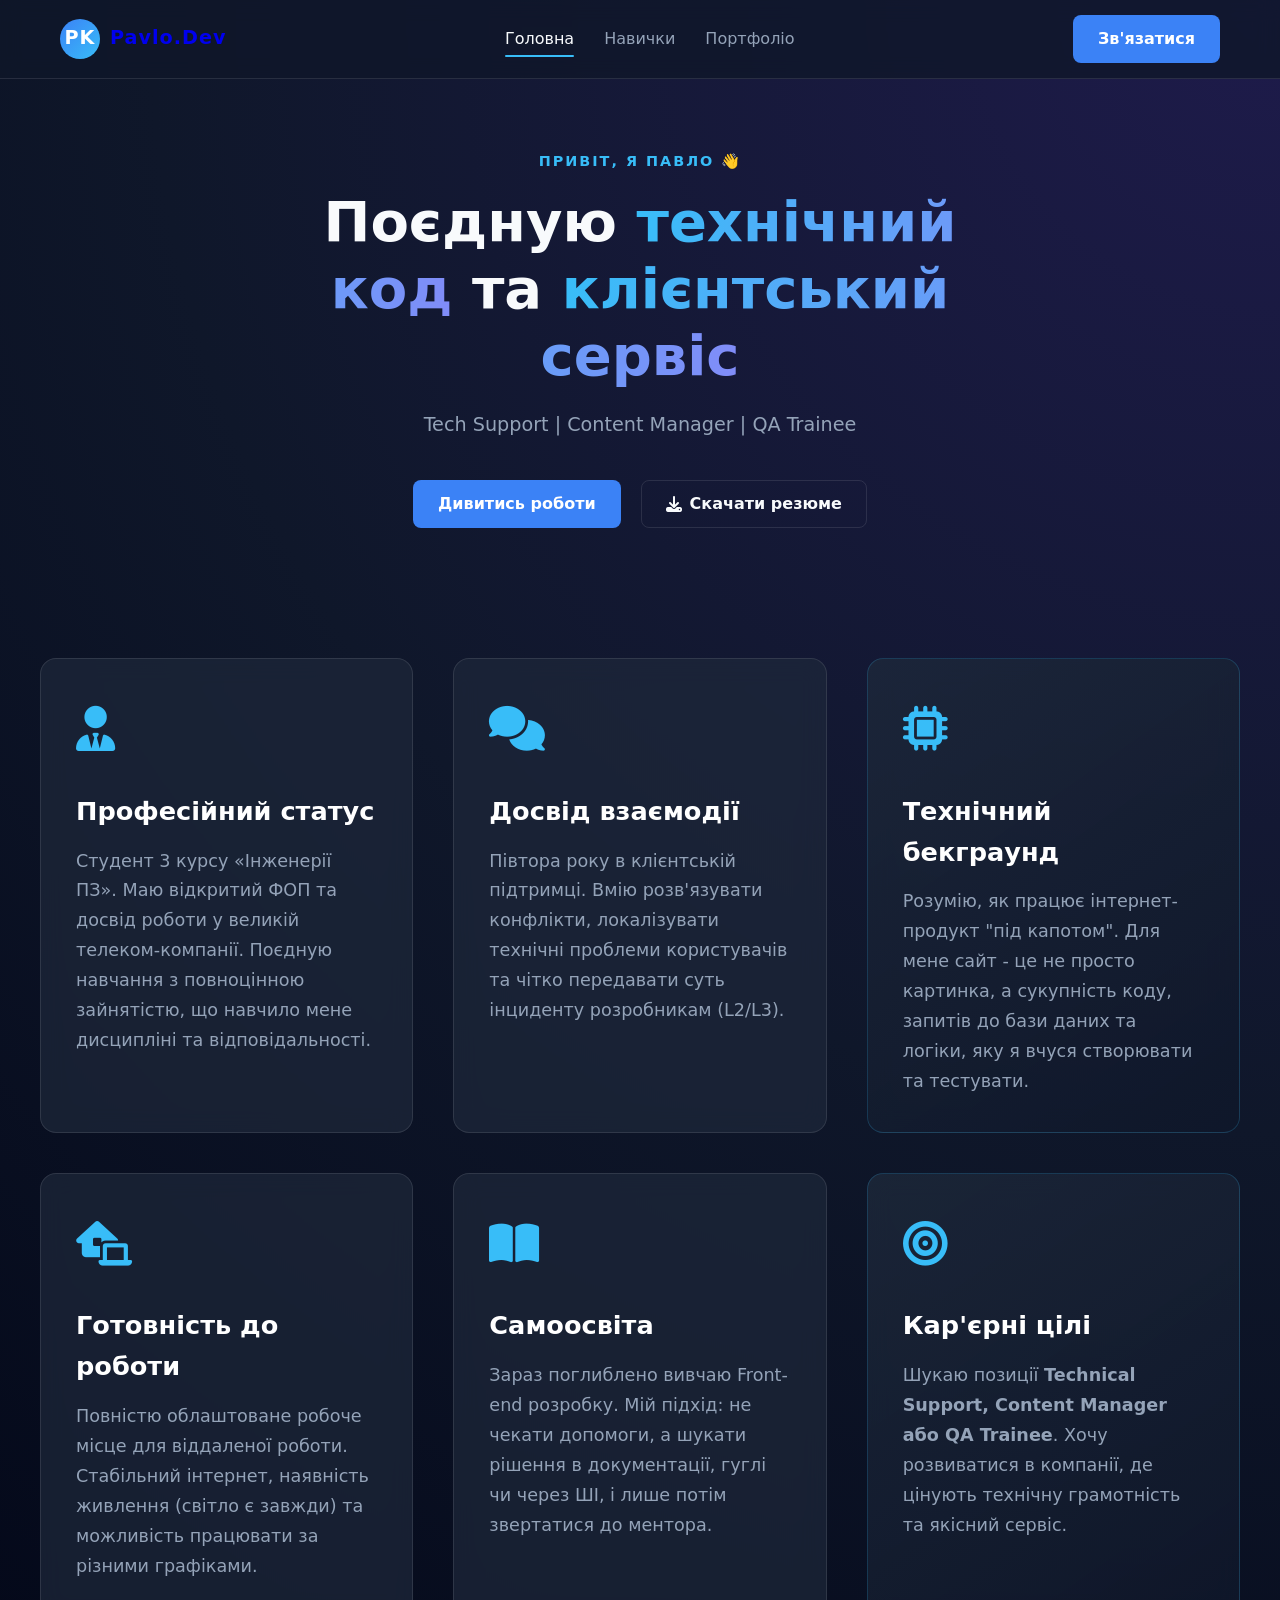
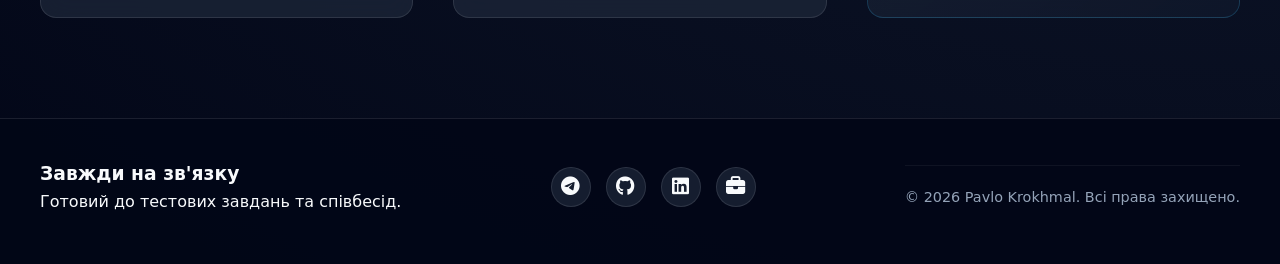
==== index.html @ c9bce545 "Clean portfolio only" ====
<!DOCTYPE html>
<html lang="uk">
<head>
    <meta charset="UTF-8">
    <meta name="viewport" content="width=device-width, initial-scale=1.0">
    <title>Павло Крохмаль | Tech Support & Web</title>
    <link rel="stylesheet" href="style.css">
    <link rel="stylesheet" href="https://cdnjs.cloudflare.com/ajax/libs/font-awesome/6.4.0/css/all.min.css">
</head>
<body>

<header class="navbar">
    <div class="nav-container">
        <div class="logo">
            <a href="index.html" class="logo">
                <div class="avatar-placeholder">PK</div>
                <span>Pavlo.Dev</span>
            </a>
        </div>
        <nav class="nav-links">
            <a href="index.html" class="active">Головна</a>
            <a href="skills.html">Навички</a>
            <a href="portfolio.html">Портфоліо</a>
        </nav>
        <a href="https://t.me/Kroha_Kroha06" target="_blank" class="btn-primary">Зв'язатися</a>
    </div>
</header>

<section class="hero">
    <div class="hero-content">
        <p class="greeting">Привіт, я Павло 👋</p>
        <h1>Поєдную <span class="highlight">технічний код</span> та <span class="highlight">клієнтський сервіс</span></h1>
        <p class="subtitle">Tech Support | Content Manager | QA Trainee</p>
        <div class="hero-buttons">
            <a href="portfolio.html" class="btn-primary">Дивитись роботи</a>
            <a href="CV_Pavlo_Krokhmal_Final.pdf" download class="btn-secondary">
                <i class="fa-solid fa-download"></i> Скачати резюме
            </a>
        </div>
    </div>
</section>

<section class="about-section">
    <div class="container auto-grid">

        <div class="glass-card">
            <div class="card-icon"><i class="fa-solid fa-user-tie"></i></div>
            <h3>Професійний статус</h3>
            <p>Студент 3 курсу «Інженерії ПЗ». Маю відкритий ФОП та досвід роботи у великій телеком-компанії. Поєдную навчання з повноцінною зайнятістю, що навчило мене дисципліні та відповідальності.</p>
        </div>

        <div class="glass-card">
            <div class="card-icon"><i class="fa-solid fa-comments"></i></div>
            <h3>Досвід взаємодії</h3>
            <p>Півтора року в клієнтській підтримці. Вмію розв'язувати конфлікти, локалізувати технічні проблеми користувачів та чітко передавати суть інциденту розробникам (L2/L3).</p>
        </div>

        <div class="glass-card featured-card">
            <div class="card-icon"><i class="fa-solid fa-microchip"></i></div>
            <h3>Технічний бекграунд</h3>
            <p>Розумію, як працює інтернет-продукт "під капотом". Для мене сайт - це не просто картинка, а сукупність коду, запитів до бази даних та логіки, яку я вчуся створювати та тестувати.</p>
        </div>

        <div class="glass-card">
            <div class="card-icon"><i class="fa-solid fa-house-laptop"></i></div>
            <h3>Готовність до роботи</h3>
            <p>Повністю облаштоване робоче місце для віддаленої роботи. Стабільний інтернет, наявність живлення (світло є завжди) та можливість працювати за різними графіками.</p>
        </div>

        <div class="glass-card">
            <div class="card-icon"><i class="fa-solid fa-book-open"></i></div>
            <h3>Самоосвіта</h3>
            <p>Зараз поглиблено вивчаю Front-end розробку. Мій підхід: не чекати допомоги, а шукати рішення в документації, гуглі чи через ШІ, і лише потім звертатися до ментора.</p>
        </div>

        <div class="glass-card featured-card">
            <div class="card-icon"><i class="fa-solid fa-bullseye"></i></div>
            <h3>Кар'єрні цілі</h3>
            <p>Шукаю позиції <strong>Technical Support, Content Manager або QA Trainee</strong>. Хочу розвиватися в компанії, де цінують технічну грамотність та якісний сервіс.</p>
        </div>

    </div>
</section>

<footer class="footer" id="contact">
    <div class="footer-container">
        <div class="footer-info">
            <h3>Завжди на зв'язку</h3>
            <p>Готовий до тестових завдань та співбесід.</p>
        </div>
        <div class="social-links">
            <a href="https://t.me/Kroha_Kroha06" target="_blank" title="Telegram"><i class="fa-brands fa-telegram"></i></a>
            <a href="https://github.com/pashka006" target="_blank" title="GitHub"><i class="fa-brands fa-github"></i></a>
            <a href="https://www.linkedin.com/in/%D0%BF%D0%B0%D1%88%D0%B0-%D0%BA%D1%80%D0%BE%D1%85%D0%BC%D0%B0%D0%BB%D1%8C-2114ab3b1/" target="_blank" title="LinkedIn">
                <i class="fa-brands fa-linkedin"></i>
            </a>
            <a href="https://freelancehunt.com/freelancer/Pavlokrokh.html" target="_blank"><i class="fa-solid fa-briefcase"></i></a>
        </div>
    <div class="footer-bottom">
        <p>© 2026 Pavlo Krokhmal. Всі права захищено.</p>
    </div>
    </div>
</footer>

</body>
</html>
---- style.css ----
/* --- ЗМІННІ (Колірна палітра) --- */
:root {
    --bg-dark: #0f172a;
    --bg-darker: #020617;
    --primary: #3b82f6;
    --primary-hover: #2563eb;
    --highlight: #38bdf8;
    --text-main: #f8fafc;
    --text-muted: #94a3b8;
    --glass-bg: rgba(30, 41, 59, 0.7);
    --glass-border: rgba(255, 255, 255, 0.1);
    --transition: all 0.3s ease;
}

/* --- БАЗОВІ НАЛАШТУВАННЯ --- */
* {
    margin: 0;
    padding: 0;
    box-sizing: border-box;
}

body {
    font-family: 'Segoe UI', system-ui, -apple-system, sans-serif;
    background: radial-gradient(circle at top right, #1e1b4b, var(--bg-dark), var(--bg-darker));
    color: var(--text-main);
    line-height: 1.6;
    min-height: 100vh;
    overflow-x: hidden;
}

a { text-decoration: none; }
ul { list-style: none; }

/* --- НАВІГАЦІЯ (HEADER) --- */
.navbar {
    position: fixed;
    top: 0;
    width: 100%;
    background: rgba(15, 23, 42, 0.8);
    backdrop-filter: blur(10px);
    border-bottom: 1px solid var(--glass-border);
    z-index: 1000;
}

.nav-container {
    max-width: 1200px;
    margin: 0 auto;
    padding: 15px 20px;
    display: flex;
    justify-content: space-between;
    align-items: center;
}

.logo {
    display: flex;
    align-items: center;
    gap: 10px;
    font-weight: 700;
    font-size: 1.2rem;
    letter-spacing: 1px;
}

.avatar-placeholder {
    width: 40px;
    height: 40px;
    background: linear-gradient(135deg, var(--primary), var(--highlight));
    border-radius: 50%;
    display: flex;
    align-items: center;
    justify-content: center;
    font-weight: bold;
    color: white;
}

.nav-links {
    display: flex;
    gap: 30px;
}

.nav-links a {
    color: var(--text-muted);
    font-weight: 500;
    transition: var(--transition);
    position: relative;
}

.nav-links a:hover, .nav-links a.active {
    color: var(--text-main);
}

.nav-links a.active::after {
    content: '';
    position: absolute;
    bottom: -5px;
    left: 0;
    width: 100%;
    height: 2px;
    background: var(--highlight);
    border-radius: 2px;
}

/* --- КНОПКИ --- */
.btn-primary {
    background: var(--primary);
    color: white;
    padding: 10px 24px;
    border-radius: 8px;
    font-weight: 600;
    transition: var(--transition);
    border: 1px solid transparent;
}

.btn-primary:hover {
    background: var(--primary-hover);
    box-shadow: 0 0 15px rgba(59, 130, 246, 0.4);
    transform: translateY(-2px);
}

.btn-secondary {
    background: transparent;
    color: var(--text-main);
    padding: 10px 24px;
    border-radius: 8px;
    font-weight: 600;
    border: 1px solid var(--glass-border);
    transition: var(--transition);
    display: inline-flex;
    align-items: center;
    gap: 8px;
}

.btn-secondary:hover {
    background: var(--glass-bg);
    border-color: var(--highlight);
}

/* --- HERO СЕКЦІЯ --- */
.hero {
    padding: 150px 20px 80px;
    text-align: center;
    max-width: 800px;
    margin: 0 auto;
}

.greeting {
    color: var(--highlight);
    font-weight: 600;
    margin-bottom: 15px;
    letter-spacing: 2px;
    text-transform: uppercase;
    font-size: 0.9rem;
}

.hero h1 {
    font-size: 3.5rem;
    line-height: 1.2;
    margin-bottom: 20px;
}

.highlight {
    background: linear-gradient(to right, #38bdf8, #818cf8);
    -webkit-background-clip: text;
    -webkit-text-fill-color: transparent;
}

.subtitle {
    color: var(--text-muted);
    font-size: 1.2rem;
    margin-bottom: 40px;
}

.hero-buttons {
    display: flex;
    justify-content: center;
    gap: 20px;
}

/* --- СІТКА КАРТОК (GLASSMORPHISM) --- */
.about-section {
    padding: 50px 20px 100px;
}

.container {
    max-width: 1200px;
    margin: 0 auto;
}

.auto-grid {
    display: grid;
    grid-template-columns: repeat(3, 1fr);
    gap: 40px;
}

.glass-card {
    background: var(--glass-bg);
    backdrop-filter: blur(12px);
    -webkit-backdrop-filter: blur(12px);
    border: 1px solid var(--glass-border);
    padding: 35px;
    border-radius: 16px;
    transition: var(--transition);
    min-height: 320px;
    display: flex;
    flex-direction: column;
}

.glass-card:hover {
    transform: translateY(-5px);
    border-color: rgba(56, 189, 248, 0.3);
    box-shadow: 0 10px 30px rgba(0, 0, 0, 0.2);
}

.featured-card {
    background: linear-gradient(145deg, rgba(30, 41, 59, 0.8), rgba(15, 23, 42, 0.9));
    border-color: rgba(56, 189, 248, 0.2);
}

.card-icon {
    font-size: 2.8rem;
    color: var(--highlight);
    margin-bottom: 25px;
}

.glass-card h3 {
    font-size: 1.6rem;
    margin-bottom: 15px;
    color: white;
}

.glass-card p, .custom-list li {
    color: var(--text-muted);
    font-size: 1.1rem;
    line-height: 1.7;
}

.text-highlight { color: var(--highlight); }

/* --- ФУТЕР --- */
.footer {
    background: rgba(2, 6, 23, 0.9);
    border-top: 1px solid var(--glass-border);
    padding: 40px 20px 20px;
}

.footer-container {
    max-width: 1200px;
    margin: 0 auto;
    display: flex;
    justify-content: space-between;
    align-items: center;
    flex-wrap: wrap;
    gap: 20px;
    margin-bottom: 30px;
}

.social-links {
    display: flex;
    gap: 15px;
}

.social-links a {
    display: inline-flex;
    align-items: center;
    justify-content: center;
    width: 40px;
    height: 40px;
    background: var(--glass-bg);
    border: 1px solid var(--glass-border);
    border-radius: 50%;
    color: var(--text-main);
    transition: var(--transition);
    font-size: 1.2rem;
}

.social-links a:hover {
    background: var(--primary);
    transform: scale(1.1);
}

.footer-bottom {
    text-align: center;
    color: var(--text-muted);
    font-size: 0.9rem;
    border-top: 1px solid rgba(255,255,255,0.05);
    padding-top: 20px;
}
/* --- ПОРТФОЛІО (ПРОЕКТИ) --- */
.portfolio-grid {
    display: grid;
    grid-template-columns: 1fr;
    gap: 60px;
    margin-top: 40px;
    margin-bottom: 80px;
}

@media (min-width: 1000px) {
    .portfolio-grid {
        grid-template-columns: repeat(2, 1fr);
        gap: 50px;
    }
}

.project-card {
    padding: 50px;
    display: flex;
    flex-direction: column;
    justify-content: space-between;
    min-height: 480px;
}

.project-info h3 {
    font-size: 1.8rem;
    margin-bottom: 20px;
    color: white;
}

.project-info p {
    font-size: 1.1rem;
    line-height: 1.8;
    margin-bottom: 30px;
    color: var(--text-muted);
}

.tags {
    margin-bottom: 35px;
    display: flex;
    gap: 12px;
    flex-wrap: wrap;
}

.tags span {
    background: rgba(56, 189, 248, 0.1);
    color: var(--highlight);
    padding: 6px 16px;
    border-radius: 20px;
    font-size: 0.9rem;
    border: 1px solid rgba(56, 189, 248, 0.2);
}

.project-links {
    margin-top: auto;
    padding-top: 30px;
    border-top: 1px solid var(--glass-border);
    display: flex;
    gap: 20px;
}

/* --- АДАПТИВНІСТЬ --- */
@media (max-width: 1100px) {
    .auto-grid {
        grid-template-columns: repeat(2, 1fr);
        gap: 30px;
    }
}

@media (max-width: 768px) {
    .auto-grid {
        grid-template-columns: 1fr;
        gap: 20px;
    }

    .glass-card {
        padding: 25px;
        min-height: auto;
    }
}
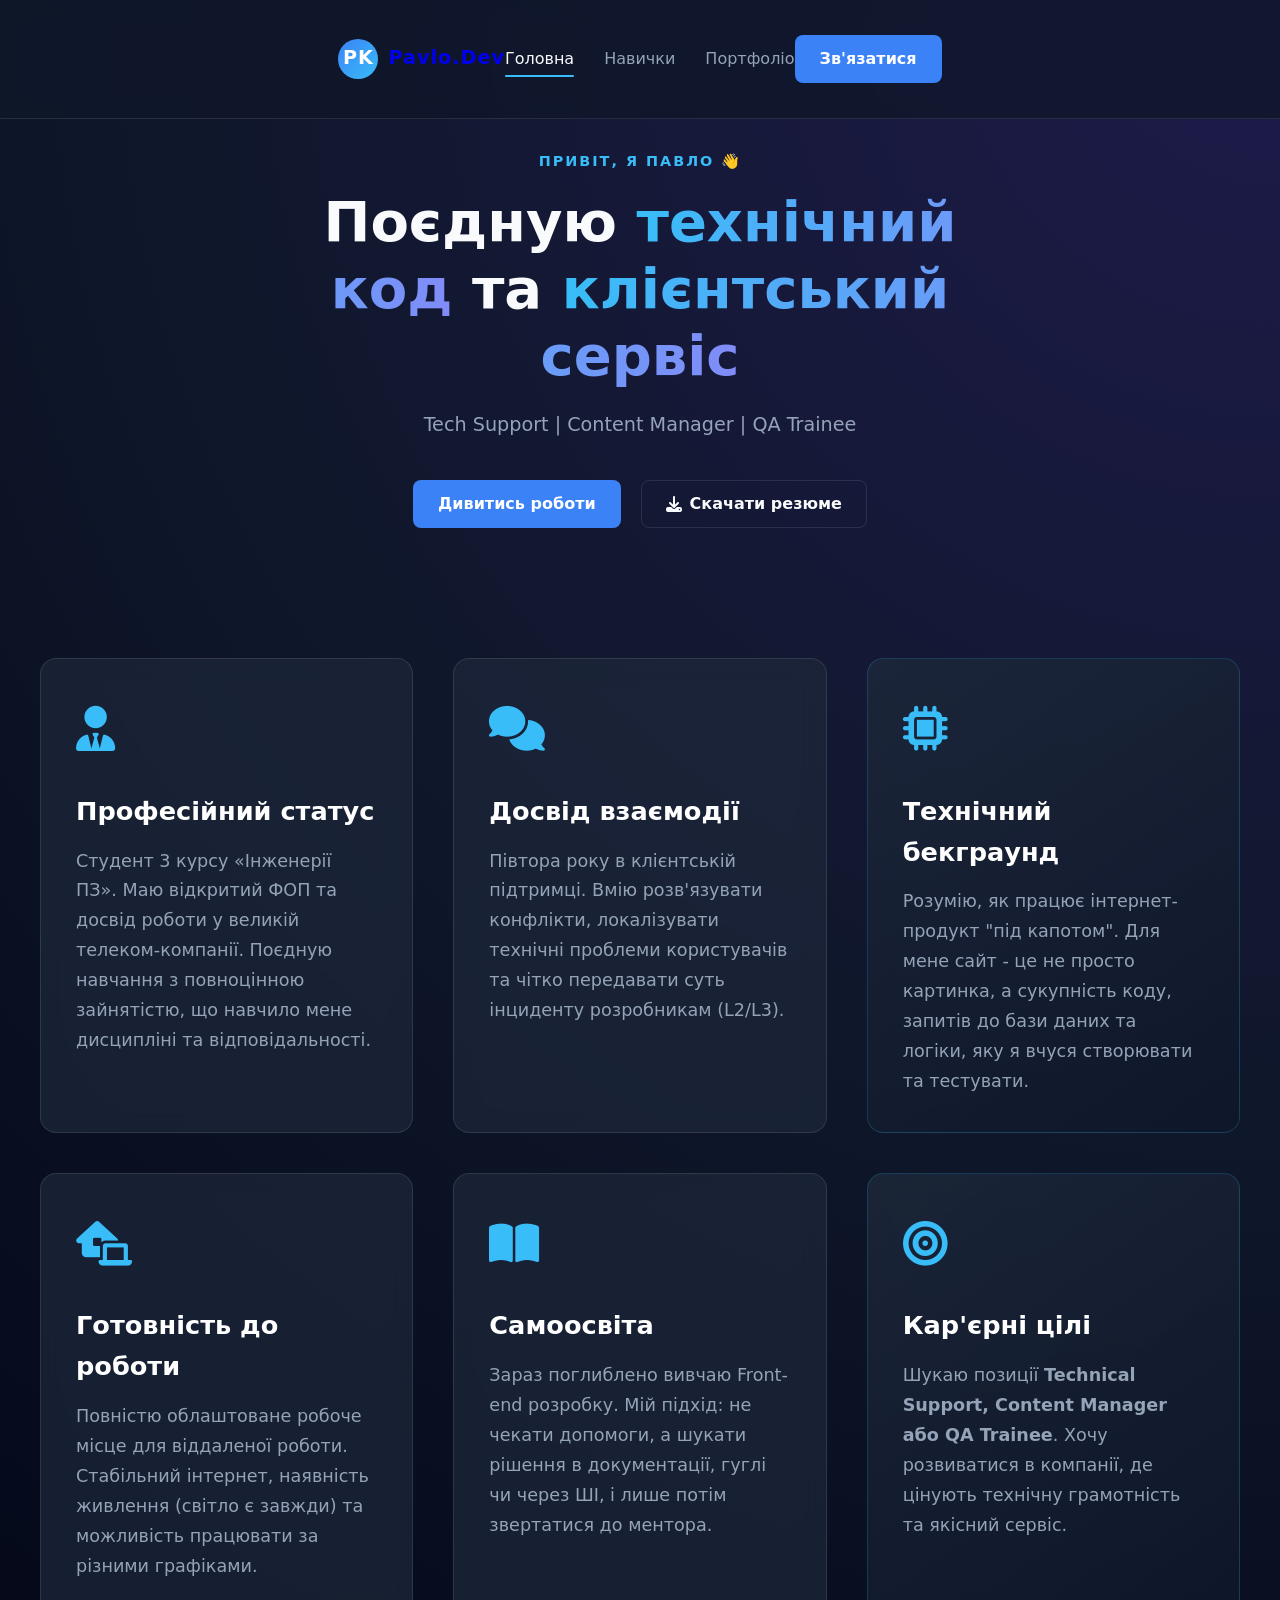
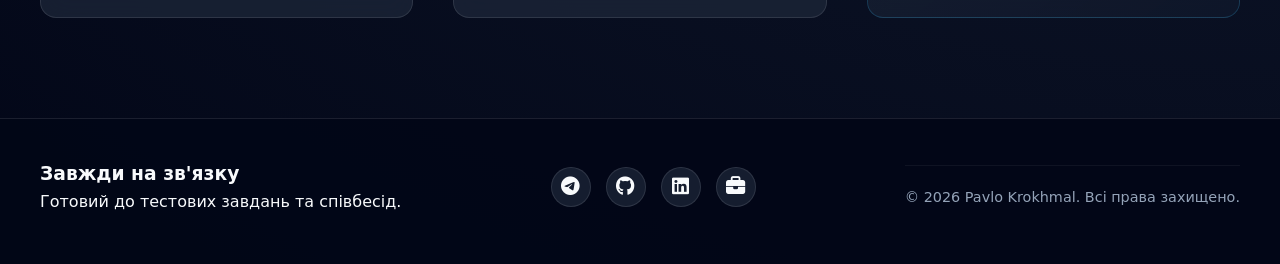
==== commit 00f4b483: "add readme and final mobile fixes" ====
--- a/index.html
+++ b/index.html
@@ -6,6 +6,7 @@
     <title>Павло Крохмаль | Tech Support & Web</title>
     <link rel="stylesheet" href="style.css">
     <link rel="stylesheet" href="https://cdnjs.cloudflare.com/ajax/libs/font-awesome/6.4.0/css/all.min.css">
+    <meta name="viewport" content="width=device-width, initial-scale=1.0">
 </head>
 <body>
 
--- a/style.css
+++ b/style.css
@@ -363,4 +363,30 @@
         padding: 25px;
         min-height: auto;
     }
+}
+header {
+    width: 100%;
+    max-width: 100vw;
+    padding: 20px 10px;
+    box-sizing: border-box;
+
+    display: flex;
+    justify-content: space-between;
+    align-items: center;
+    flex-wrap: wrap;
+}
+
+
+header nav ul {
+    display: flex;
+    flex-wrap: wrap;
+    justify-content: center;
+    gap: 15px;
+}
+
+@media (max-width: 600px) {
+    header {
+        flex-direction: column;
+        text-align: center;
+    }
 }
